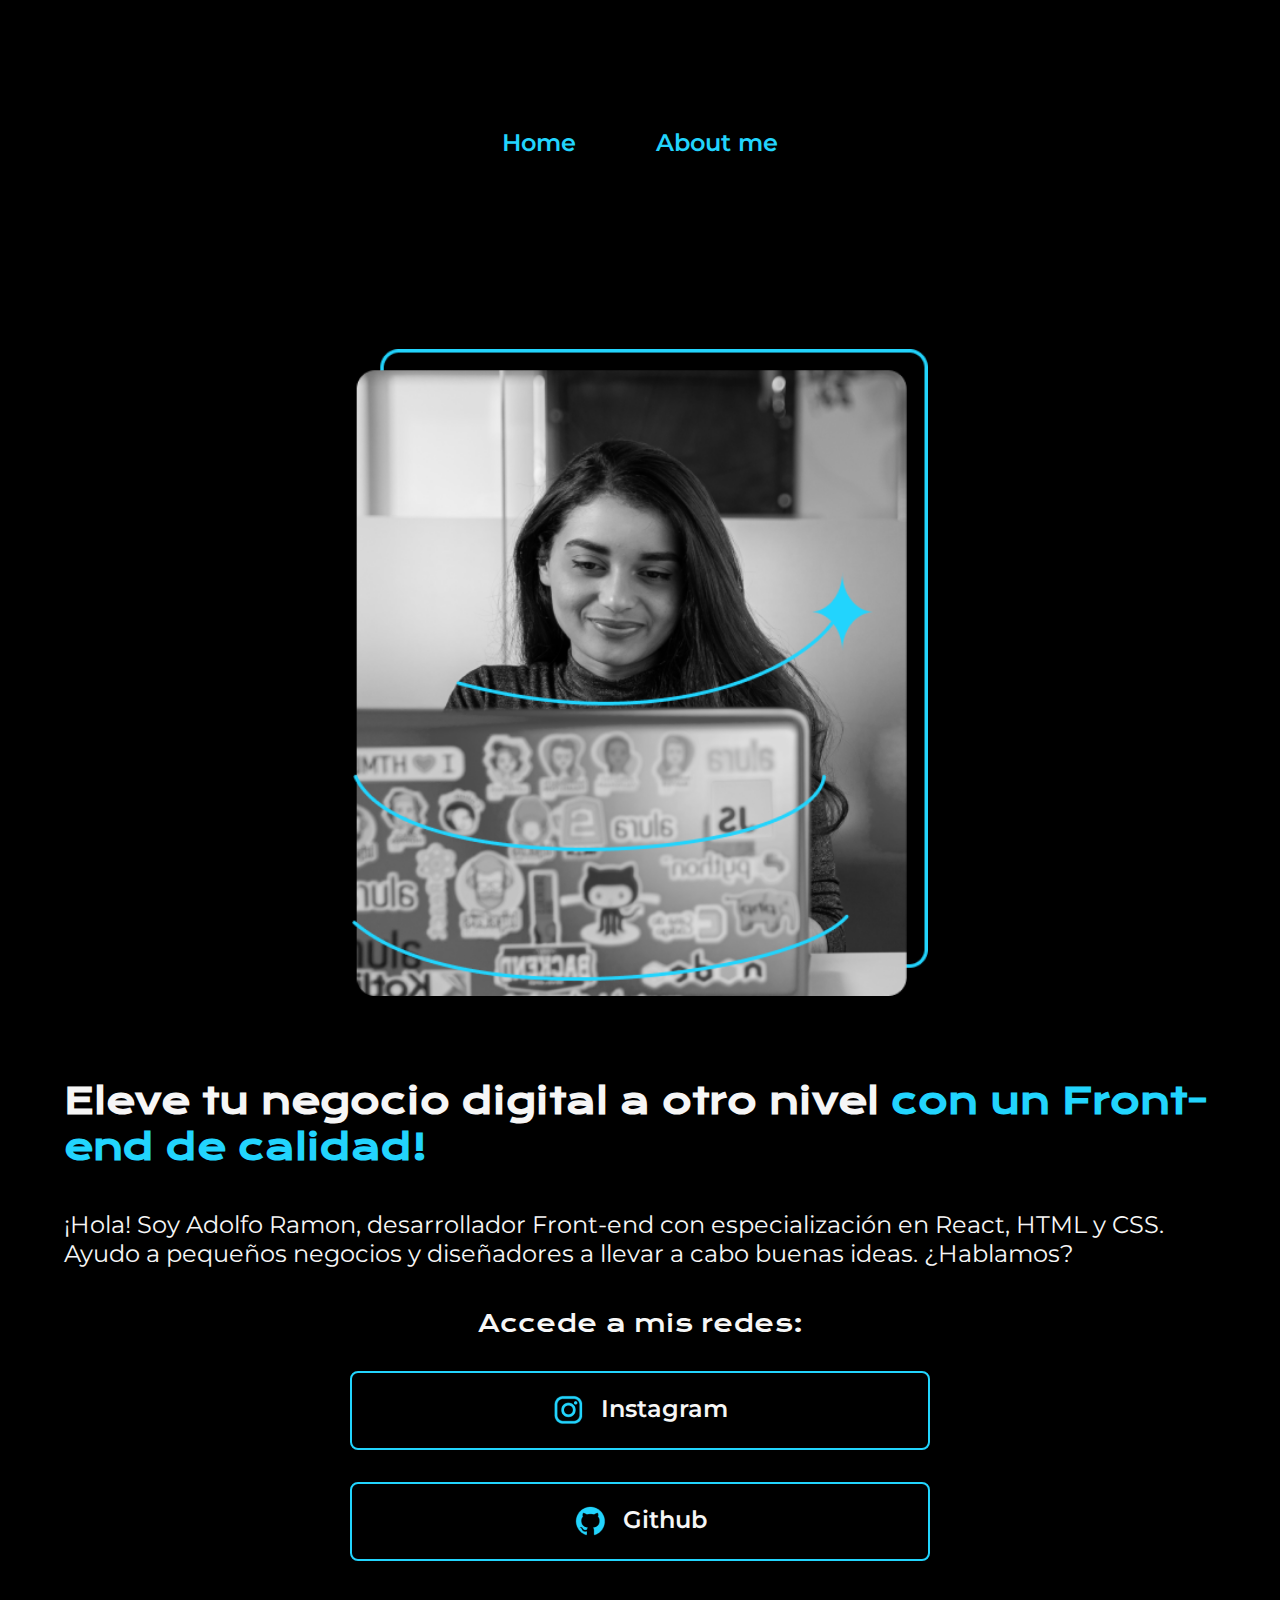
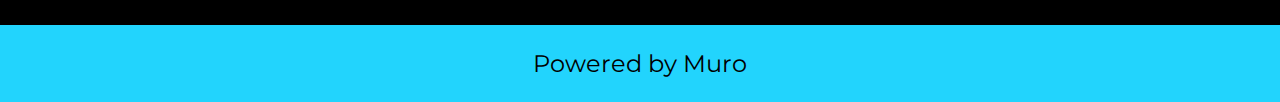
==== index.html @ 7323d259 "Creando el proyecto" ====
<!DOCTYPE html>
<html lang="en">
<head>
    <meta charset="UTF-8">
    <meta name="viewport" content="width=device-width, initial-scale=1.0">
    <link rel="stylesheet" href="styles/style.css">
    <title>Document</title>
</head>
<body>
    <header class="header">
        <nav class="header__menu">
            <a href="index.html" class="header__menu--link">Home</a>
            <a href="about.html" class="header__menu--link">About me</a>
        </nav>
    </header>
    <main class="padre">
        <section class="padre__contenido">
            <h1 class="padre__contenido--titulo">Eleve tu negocio digital a otro nivel <span class="titulo1">con un Front-end de calidad!</span></h1>
            <p class="padre__contenido--parrafo">¡Hola! Soy Adolfo Ramon, desarrollador Front-end con especialización 
                en React, HTML y CSS. Ayudo a pequeños negocios y diseñadores a llevar 
                a cabo buenas ideas. ¿Hablamos?
            </p>
            <div class="padre__contenido--buttoms">
                <h2 class="padre__contenido--titulo--buttom">Accede a mis redes:</h2>
                <a href="http://www.instagram.com" class="padre__contenido--buttom" target="_blank">
                    <img src="assets/instagram.png" alt="">
                    Instagram
                </a>
                <a href="http://www.github.com" class="padre__contenido--buttom" target="_blank">
                    <img src="assets/github.png" alt="">
                    Github
                </a> 
            </div>
        </section>
        <img src="assets/Imagem.png" alt="img for women" class="padre__img">
    </main>
    <footer class="footer">
        <p>Powered by Muro</p>
    </footer>
</body>
</html>
---- styles/style.css ----
@import url('https://fonts.googleapis.com/css2?family=Krona+One&family=Montserrat:ital,wght@0,100..900;1,100..900&display=swap');
:root{
    --color-primario: #000;
    --color-secundario: #f6f6f6;
    --color-terceario: #22d4fd;
    --color-cuaternario: #272727;
    --color-quinario: #0000FF;
    --fuente--montserrat: "Montserrat", sans-serif;
    --fuente--krona: "Krona One", sans-serif;
    font-size: 62.5%;

    /*
    #EF5A6F
    #FFF1DB
    #D4BDAC
    #536493
    */
}
*{
    margin: 0;
    padding: 0;
}
body{
    background-color: var(--color-primario);
    color: var(--color-secundario);
    /*height: 100vh;*/
    box-sizing: border-box;
}
.header{
    padding: 2% 0% 0% 15%;
}
.header__menu{
    display: flex;
    gap: 80px;
}
.header__menu--link{
    font-family: var(--fuente--montserrat);
    font-size: 2.4rem;
    font-weight: 600;
    color: var(--color-terceario);
    text-decoration: none;
}

.titulo1{
    color: var(--color-terceario);
}
.padre{
    display: flex;
    align-items: center;
    padding: 6% 15%;
    justify-content: space-between;
    gap: 82px;
}
.padre__contenido{
    width: 50%;
    display: flex;
    flex-direction: column;
    gap: 40px;
}
.padre__contenido--titulo{
    font-size: 36px;
    font-family: var(--fuente--krona)
}
.padre__contenido--parrafo{
    font-size: 2.4rem;
    font-family: var(--fuente--montserrat)
}
.padre__contenido--buttoms{
    display: flex;
    justify-content: space-between;
    flex-direction: column;
    align-items: center;
    gap: 32px;
}
.padre__contenido--titulo--buttom{
    font-family: var(--fuente--krona);
    font-size: 2.4rem;
    font-weight: 400;
}
.padre__contenido--buttom{
    text-decoration: none;
    color: var(--color-secundario);
    text-align: center;
    width: 50%;
    padding: 21.5px 0px;
    border-radius: 8px;
    font-family: var(--fuente--montserrat);
    font-size: 2.4rem;
    font-weight: 600;
    border: 2px solid var(--color-terceario);
    display: flex;
    justify-content: center;
    gap: 16px;
}
.padre__contenido--buttom:hover{
    background-color: var(--color-cuaternario);
    border: 2px solid var(--color-quinario);
}
.padre__img{
    width: 50%;
}
.footer{
    font-size: 2.4rem;
    font-weight: 400;
    color: var(--color-primario);
    background-color: var(--color-terceario);
    padding: 24px;
    display: flex;
    justify-content: center;
    font-family: var(--fuente--montserrat);
}

@media (max-width:1350px) {
    .padre{
        flex-direction: column-reverse;
        padding: 5%;
    }
    .padre__contenido{
        width: auto;
    }
    .header{
        padding: 10%;
    }
    .header__menu{
        justify-content: center;
    }
}
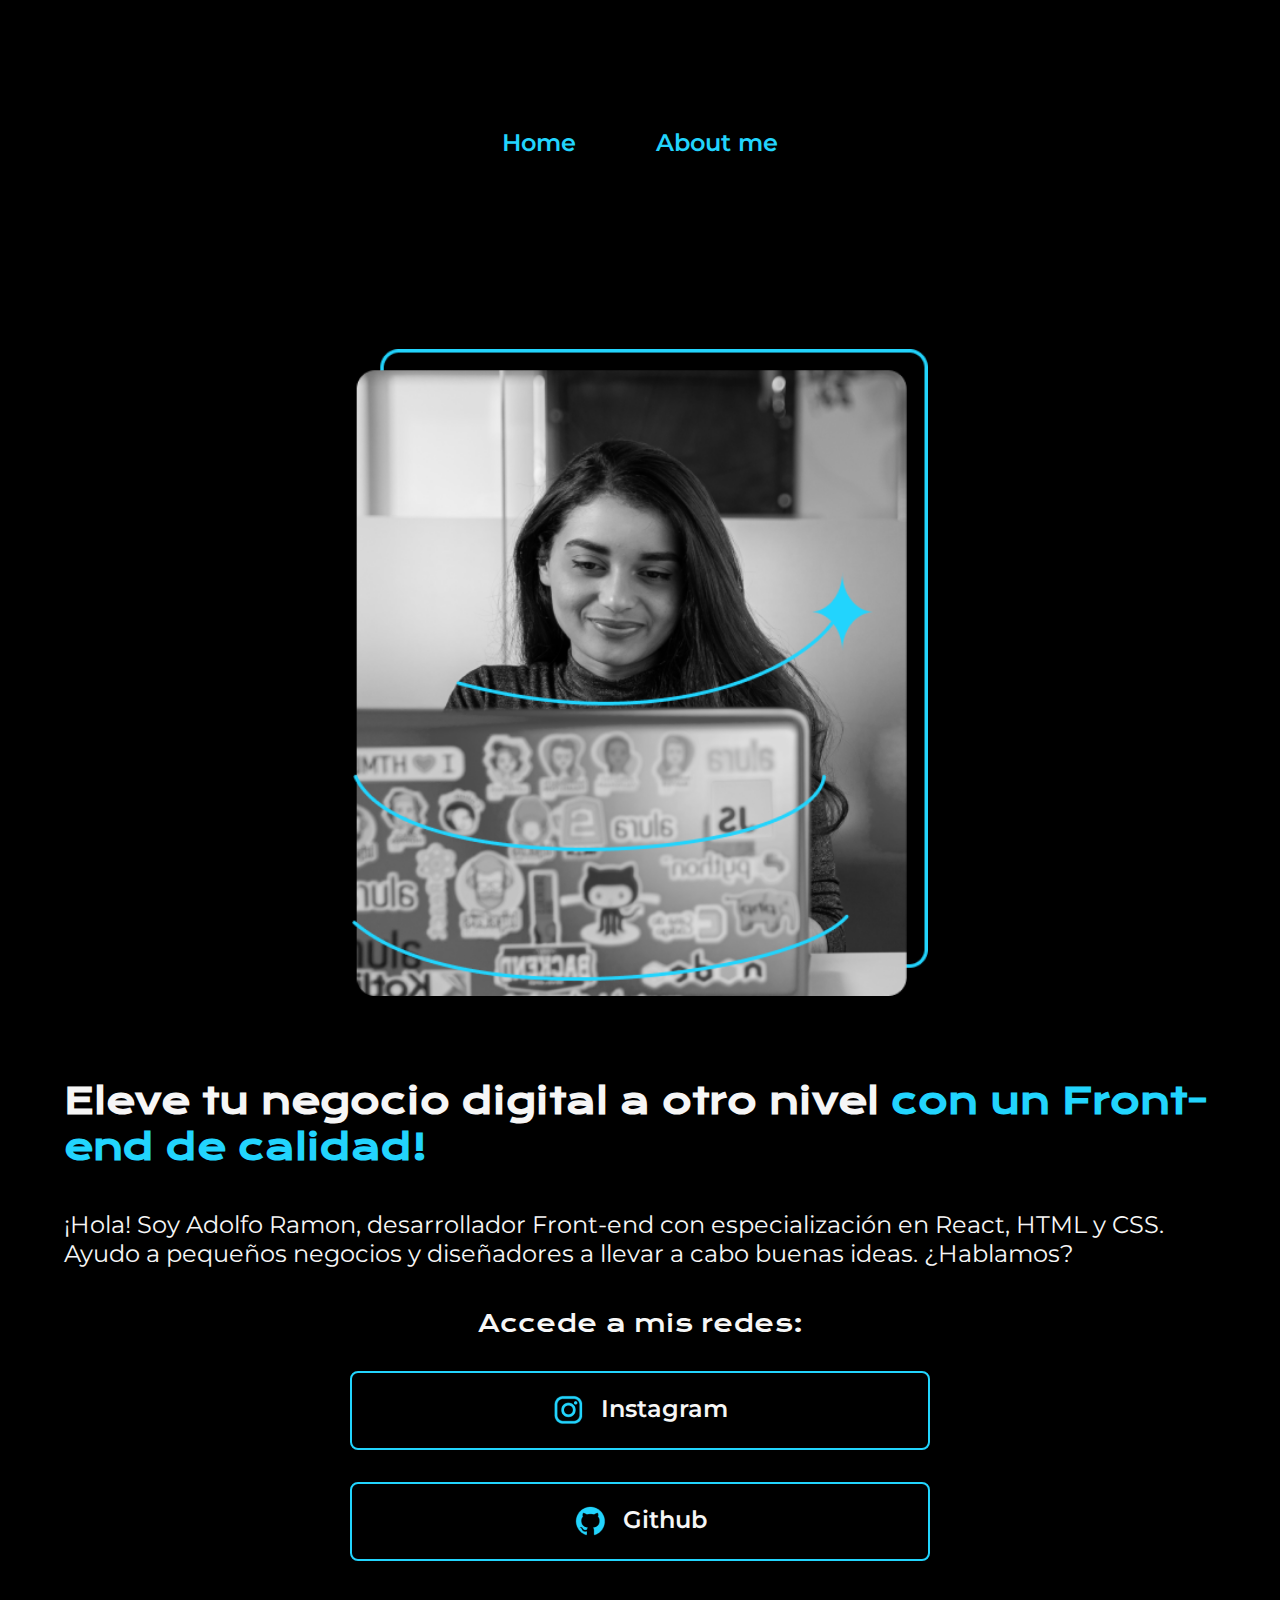
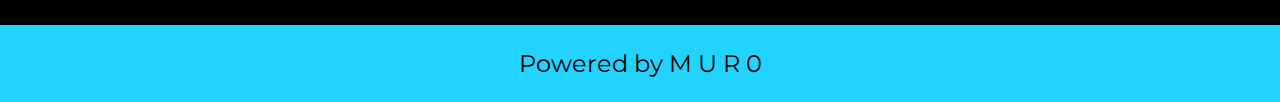
==== commit 5f538b9b: "cambiando el foot" ====
--- a/index.html
+++ b/index.html
@@ -35,7 +35,7 @@
         <img src="assets/Imagem.png" alt="img for women" class="padre__img">
     </main>
     <footer class="footer">
-        <p>Powered by Muro</p>
+        <p>Powered by M U R 0</p>
     </footer>
 </body>
 </html>